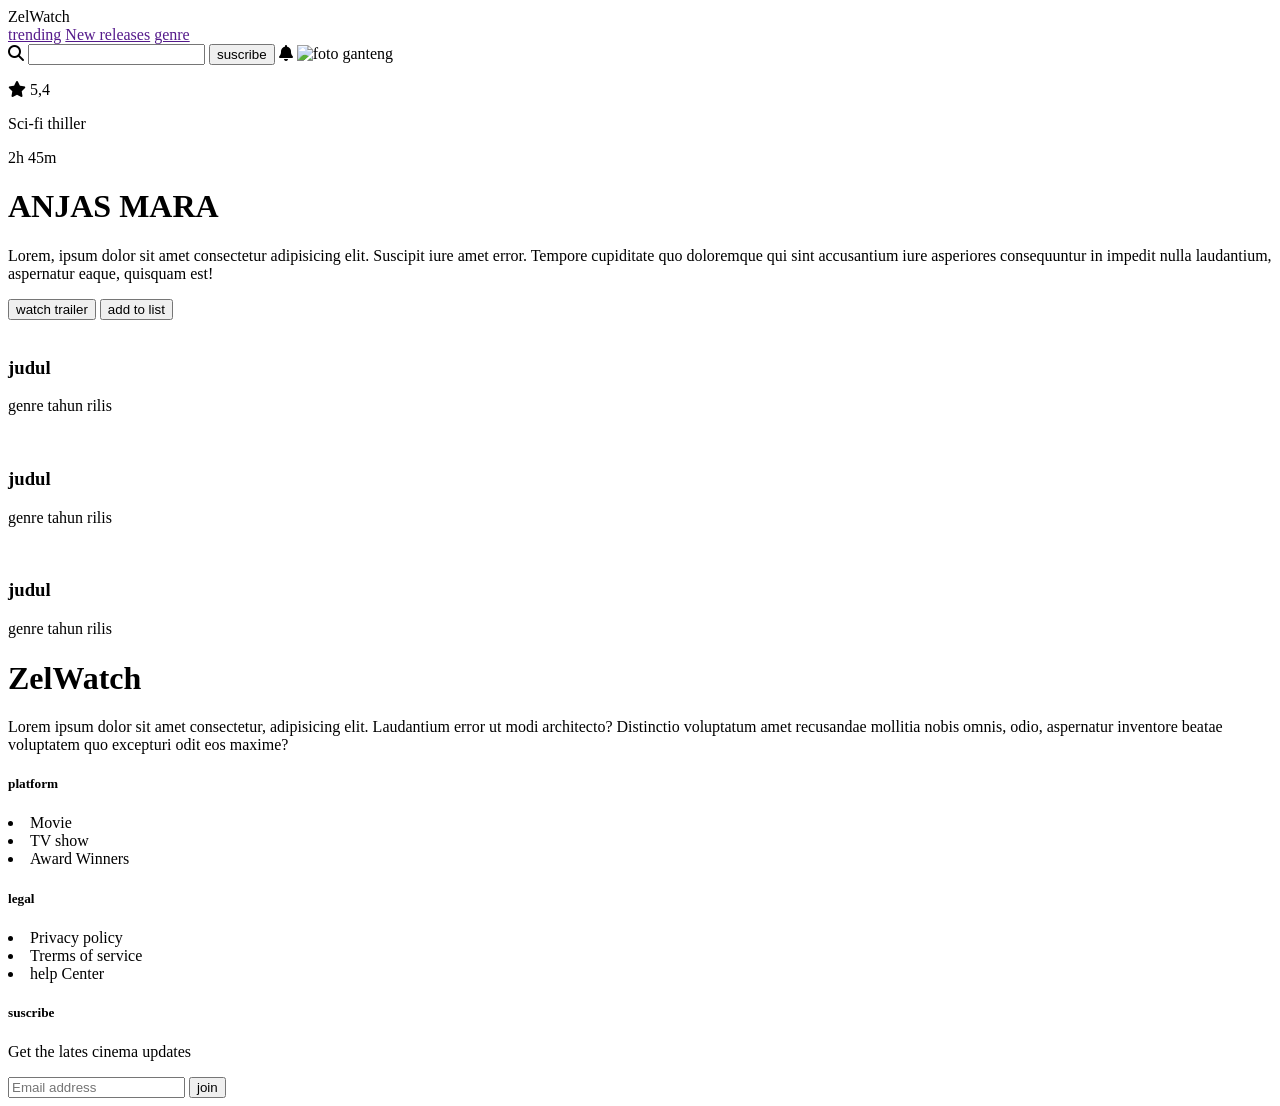
==== index.html @ 5fcf3e46 "first commit" ====
<!DOCTYPE html>
<html lang="en">
<head>
      <link
    rel="stylesheet"
    href="https://cdnjs.cloudflare.com/ajax/libs/font-awesome/6.5.2/css/all.min.css"
  />
    <meta charset="UTF-8">
    <meta name="viewport" content="width=device-width, initial-scale=1.0">
    <title>ZelWatch</title>
</head>
<body>
    <!-- header -->
    <header>
        <nav>
            <!-- nav kiri -->
            <div>
                <div>ZelWatch</div>
                <div>
                    <a href="">trending</a>
                    <a href="">New releases</a>
                    <a href="">genre</a>
                    <!-- <a href="">watchlist</a> -->
                    
                </div>
            </div>
            <!-- nav kanan -->
            <div>
                <i class="fa-solid fa-magnifying-glass"></i>
                <input type="search" name="" id="">
                <button>suscribe</button>
                <i class="fa-solid fa-bell"></i>
                <img src="" alt="foto ganteng">
            </div>
        </nav>
    </header>
    <main>

        <!-- hero  -->
        <div class="hero-background">
            <div>
                <p>
                    <i class="fa-solid fa-star"></i> 5,4
                </p>
                <p>Sci-fi thiller</p>
                <p>2h 45m</p>
            </div>
            <h1>ANJAS MARA</h1>
            <p>Lorem, ipsum dolor sit amet consectetur adipisicing elit. Suscipit iure amet error. Tempore cupiditate quo doloremque qui sint accusantium iure asperiores consequuntur in impedit nulla laudantium, aspernatur eaque, quisquam est!</p>
            <div>
                <button>watch trailer</button>
                <button>add to list</button>
            </div>
        </div>



        <!-- card film trending -->
        <section class="card-film">
            <div class="card-f">
                <img src="" alt="">
                <div>
                    <h3>judul</h3>
                    <p>genre tahun rilis</p>
                </div>
            </div>
        </section>
        <!-- card genre -->
        <section class="card-genre">
            <div class="card-g">
                <img src="" alt="">
                <div>
                    <h3>judul</h3>
                    <p>genre tahun rilis</p>
                </div>
            </div>
        </section>
        <!-- card film new -->
        <section class="card-film-new">
            <div class="card-f">
                <img src="" alt="">
                <div>
                    <h3>judul</h3>
                    <p>genre tahun rilis</p>
                </div>
            </div>
        </section>
    </main>
    <!-- footer -->
    <footer>
        <div>
            <div>
                <h1>ZelWatch</h1>
                <p>Lorem ipsum dolor sit amet consectetur, adipisicing elit. Laudantium error ut modi architecto? Distinctio voluptatum amet recusandae mollitia nobis omnis, odio, aspernatur inventore beatae voluptatem quo excepturi odit eos maxime?</p>
                <div class="icon-sosial">
                    <i></i>
                    <i></i>
                    <i></i>
                </div>
            </div>

            <div>
                <h5>platform</h5>
                <li>Movie</li>
                <li>TV show</li>
                <li>Award Winners</li>
            </div>
            
            <div>

                <h5>legal</h5>
                <li>Privacy policy</li>
                <li>Trerms of service</li>
                <li>help Center</li>
            </div>

            <div>
                <h5>suscribe</h5>
                <p>Get the lates cinema updates</p>
                <div>
                    <input type="email" name="" placeholder="Email address" id="">
                    <button>join</button>

                </div>
            </div>
        </div>
    </footer>
</body>
</html>
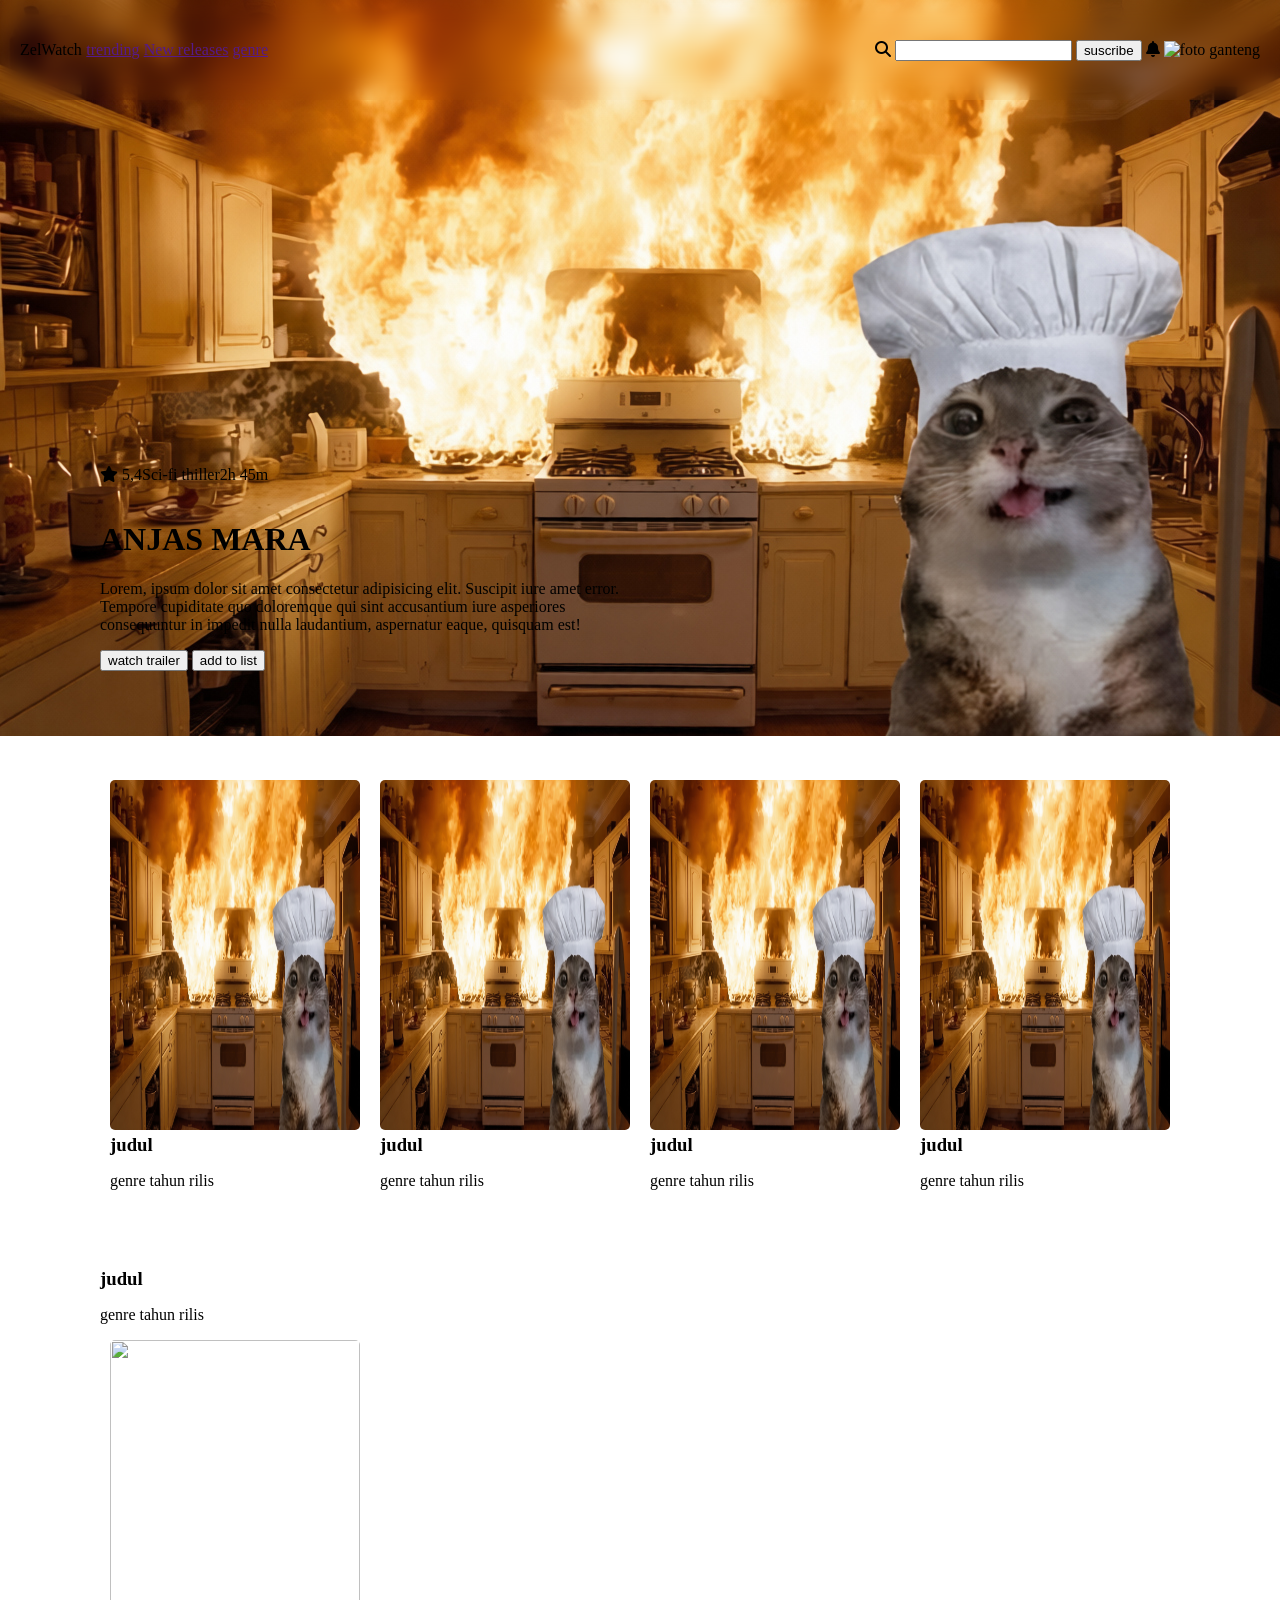
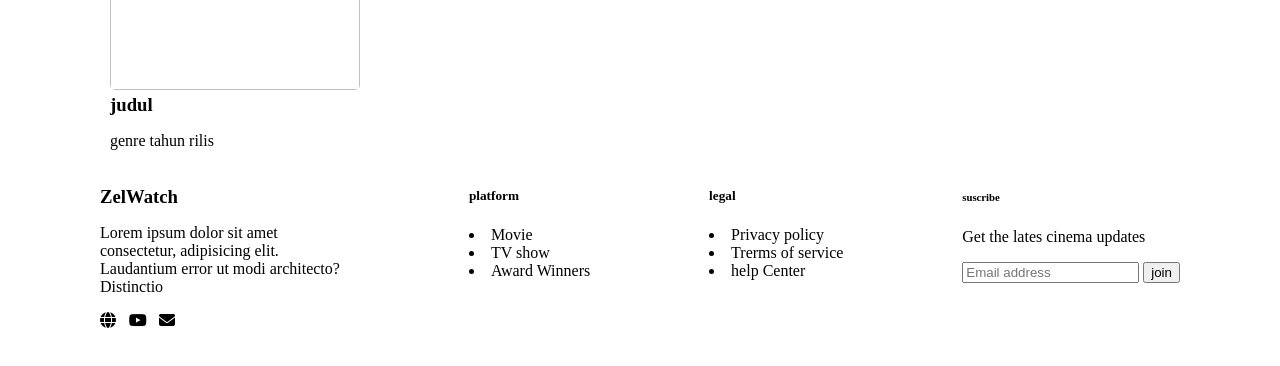
==== commit d4eb421c: "intinya ngasi isinya deh" ====
--- a/index.html
+++ b/index.html
@@ -1,6 +1,7 @@
 <!DOCTYPE html>
 <html lang="en">
 <head>
+    <link rel="stylesheet" href="style.css">
       <link
     rel="stylesheet"
     href="https://cdnjs.cloudflare.com/ajax/libs/font-awesome/6.5.2/css/all.min.css"
@@ -11,10 +12,10 @@
 </head>
 <body>
     <!-- header -->
-    <header>
+    <header class="navbar">
         <nav>
             <!-- nav kiri -->
-            <div>
+            <div class="nav-kiri">
                 <div>ZelWatch</div>
                 <div>
                     <a href="">trending</a>
@@ -38,18 +39,21 @@
 
         <!-- hero  -->
         <div class="hero-background">
-            <div>
-                <p>
-                    <i class="fa-solid fa-star"></i> 5,4
-                </p>
-                <p>Sci-fi thiller</p>
-                <p>2h 45m</p>
-            </div>
-            <h1>ANJAS MARA</h1>
-            <p>Lorem, ipsum dolor sit amet consectetur adipisicing elit. Suscipit iure amet error. Tempore cupiditate quo doloremque qui sint accusantium iure asperiores consequuntur in impedit nulla laudantium, aspernatur eaque, quisquam est!</p>
-            <div>
-                <button>watch trailer</button>
-                <button>add to list</button>
+            <div class="konten-hero">
+                <div class="konten-hero1">
+                    <p>
+                        <i class="fa-solid fa-star"></i> 5,4
+                    </p>
+                    <p>Sci-fi thiller</p>
+                    <p>2h 45m</p>
+                </div>
+                <h1>ANJAS MARA</h1>
+                <p>Lorem, ipsum dolor sit amet consectetur adipisicing elit. Suscipit iure amet error. Tempore cupiditate quo doloremque qui sint accusantium iure asperiores consequuntur in impedit nulla laudantium, aspernatur eaque, quisquam est!</p>
+                <div>
+                    <button>watch trailer</button>
+                    <button>add to list</button>
+                </div>
+
             </div>
         </div>
 
@@ -58,7 +62,49 @@
         <!-- card film trending -->
         <section class="card-film">
             <div class="card-f">
-                <img src="" alt="">
+                <img src="assets/kucing.jpg" alt="gambar kucing kece w">
+                <div>
+                    <h3>judul</h3>
+                    <p>genre tahun rilis</p>
+                </div>
+            </div>
+            <div class="card-f">
+                <img src="assets/kucing.jpg" alt="gambar kucing kece w">
+                <div>
+                    <h3>judul</h3>
+                    <p>genre tahun rilis</p>
+                </div>
+            </div>
+            <div class="card-f">
+                <img src="assets/kucing.jpg" alt="gambar kucing kece w">
+                <div>
+                    <h3>judul</h3>
+                    <p>genre tahun rilis</p>
+                </div>
+            </div>
+            <div class="card-f">
+                <img src="assets/kucing.jpg" alt="gambar kucing kece w">
+                <div>
+                    <h3>judul</h3>
+                    <p>genre tahun rilis</p>
+                </div>
+            </div>
+            <div class="card-f">
+                <img src="assets/kucing.jpg" alt="gambar kucing kece w">
+                <div>
+                    <h3>judul</h3>
+                    <p>genre tahun rilis</p>
+                </div>
+            </div>
+            <div class="card-f">
+                <img src="assets/kucing.jpg" alt="gambar kucing kece w">
+                <div>
+                    <h3>judul</h3>
+                    <p>genre tahun rilis</p>
+                </div>
+            </div>
+            <div class="card-f">
+                <img src="assets/kucing.jpg" alt="gambar kucing kece w">
                 <div>
                     <h3>judul</h3>
                     <p>genre tahun rilis</p>
@@ -88,25 +134,25 @@
     </main>
     <!-- footer -->
     <footer>
-        <div>
-            <div>
-                <h1>ZelWatch</h1>
-                <p>Lorem ipsum dolor sit amet consectetur, adipisicing elit. Laudantium error ut modi architecto? Distinctio voluptatum amet recusandae mollitia nobis omnis, odio, aspernatur inventore beatae voluptatem quo excepturi odit eos maxime?</p>
+        <div class="footer-1">
+            <div class="footer-kiri1">
+                <h3>ZelWatch</h3>
+                <p>Lorem ipsum dolor sit amet consectetur, adipisicing elit. Laudantium error ut modi architecto? Distinctio</p>
                 <div class="icon-sosial">
-                    <i></i>
-                    <i></i>
-                    <i></i>
+                    <i class="fa-solid fa-globe"></i>
+                    <i class="fa-brands fa-youtube"></i>
+                    <i class="fa-solid fa-envelope"></i>
                 </div>
             </div>
 
-            <div>
+            <div class="footer-kiri2">
                 <h5>platform</h5>
                 <li>Movie</li>
                 <li>TV show</li>
                 <li>Award Winners</li>
             </div>
             
-            <div>
+            <div class="footer-kanan1">
 
                 <h5>legal</h5>
                 <li>Privacy policy</li>
@@ -114,8 +160,8 @@
                 <li>help Center</li>
             </div>
 
-            <div>
-                <h5>suscribe</h5>
+            <div class="footer-kanan2">
+                <h6>suscribe</h6>
                 <p>Get the lates cinema updates</p>
                 <div>
                     <input type="email" name="" placeholder="Email address" id="">
--- a/style.css
+++ b/style.css
@@ -0,0 +1,124 @@
+body{
+    /* background-size: cover; */
+    height: 100vh;
+    /* width: 100; */
+    padding: 0;
+    margin: 0;
+    background-image: url("assets/kucing.jpg");
+    background-repeat: no-repeat;
+}
+.navbar{
+    
+    height: 100px;
+    display: flex;
+    position: absolute;
+    top: 0;
+    left: 0;
+    width: 100%;
+    z-index: 10;
+    
+    backdrop-filter: blur(10px);
+}
+.navbar nav{
+    padding: 0px 20px;
+    width: 100%;
+    display: flex;
+    justify-content: space-between;
+    align-items: center;
+}
+.nav-kiri{
+    display: flex;
+    width: 20%;
+    justify-content: space-between;
+}
+
+main{
+    padding: 0 100px;
+}
+
+.hero-background {
+    /* margin: 0 30px; */
+    /* padding-left: 20px;
+    padding-right: 20px; */
+    width: 100%;
+    height: 300px;
+    background-position: center;
+    /* background-image: url("assets/kucing.jpg"); */
+}
+
+.konten-hero{
+    margin-top: 450px;
+    width: 50%;
+    height: 300px;
+    gap: 640px;
+}
+.konten-hero1{
+    display: flex;
+}
+h3{
+    margin-bottom: 0;
+    margin-top: 0;
+}
+footer{
+    padding: 0 100px;
+    
+}
+.footer-1{
+    
+    height: 200px;
+    width: 100%;
+    display: flex;
+    justify-content: space-between;
+    
+}
+.card-film{
+    margin-top: 30px ;
+    margin-bottom: 20px;
+    justify-content: space-between;
+    display: flex;
+    width: 100%;
+    height: 450px;
+    overflow-x:scroll
+    
+}
+.card-film::-webkit-scrollbar {
+    display: none;
+}
+.card-f{
+    padding-left: 10px;
+    padding-right: 10px;
+
+}
+.card-f img {
+    border-radius: 5px;
+    width: 250px;
+    height: 350px;
+    /* object-fit: cover; */
+    
+}
+
+.footer-kiri1{
+    margin-top: 20px;
+    /* width:25% ; */
+    /* width: auto; */
+    width: 250px;
+}
+.footer-kiri2{
+    /* width:25% ; */
+    width: auto;
+}
+.footer-kanan1{
+    /* width:25% ; */
+    width: auto;
+}
+.footer-kanan{
+    width: auto;
+    /* width:25% ; */
+}
+
+.icon-sosial{
+    display: flex;
+    justify-content: space-between;
+    width: 30%;
+}
+
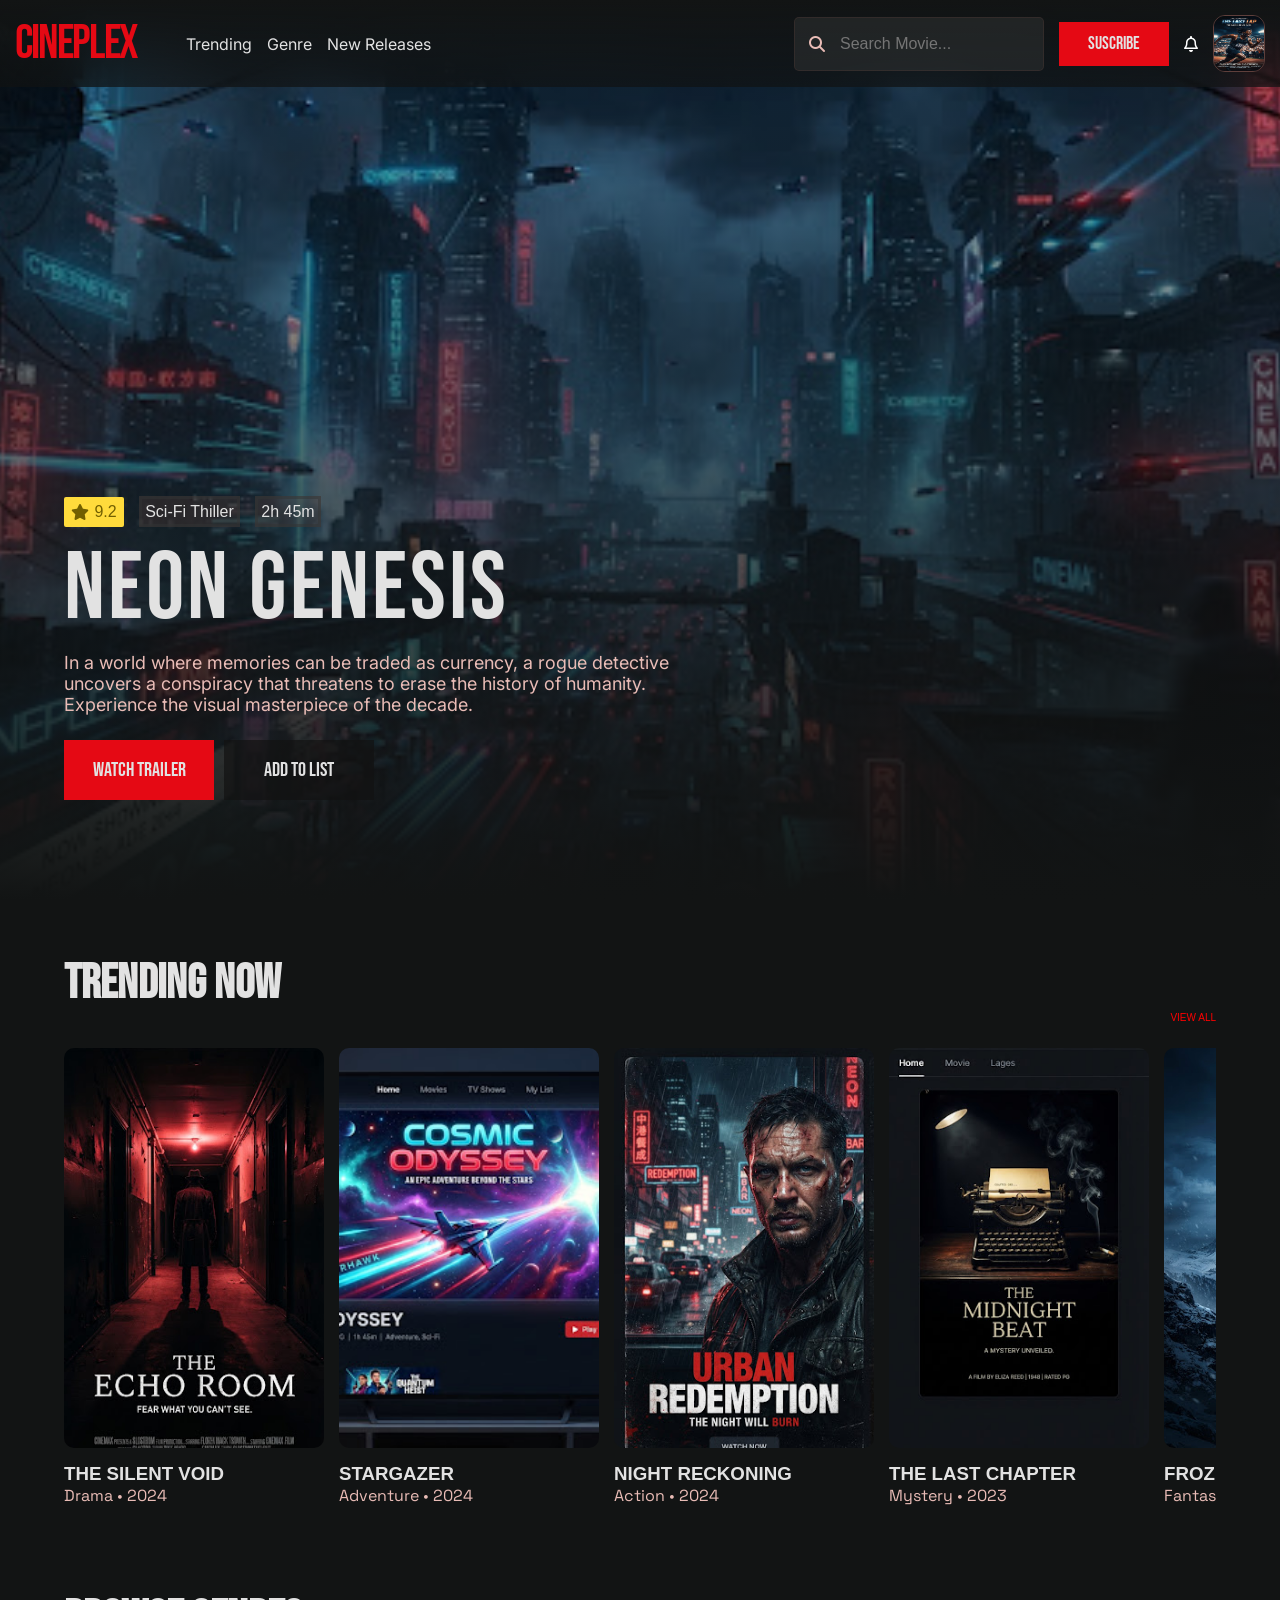
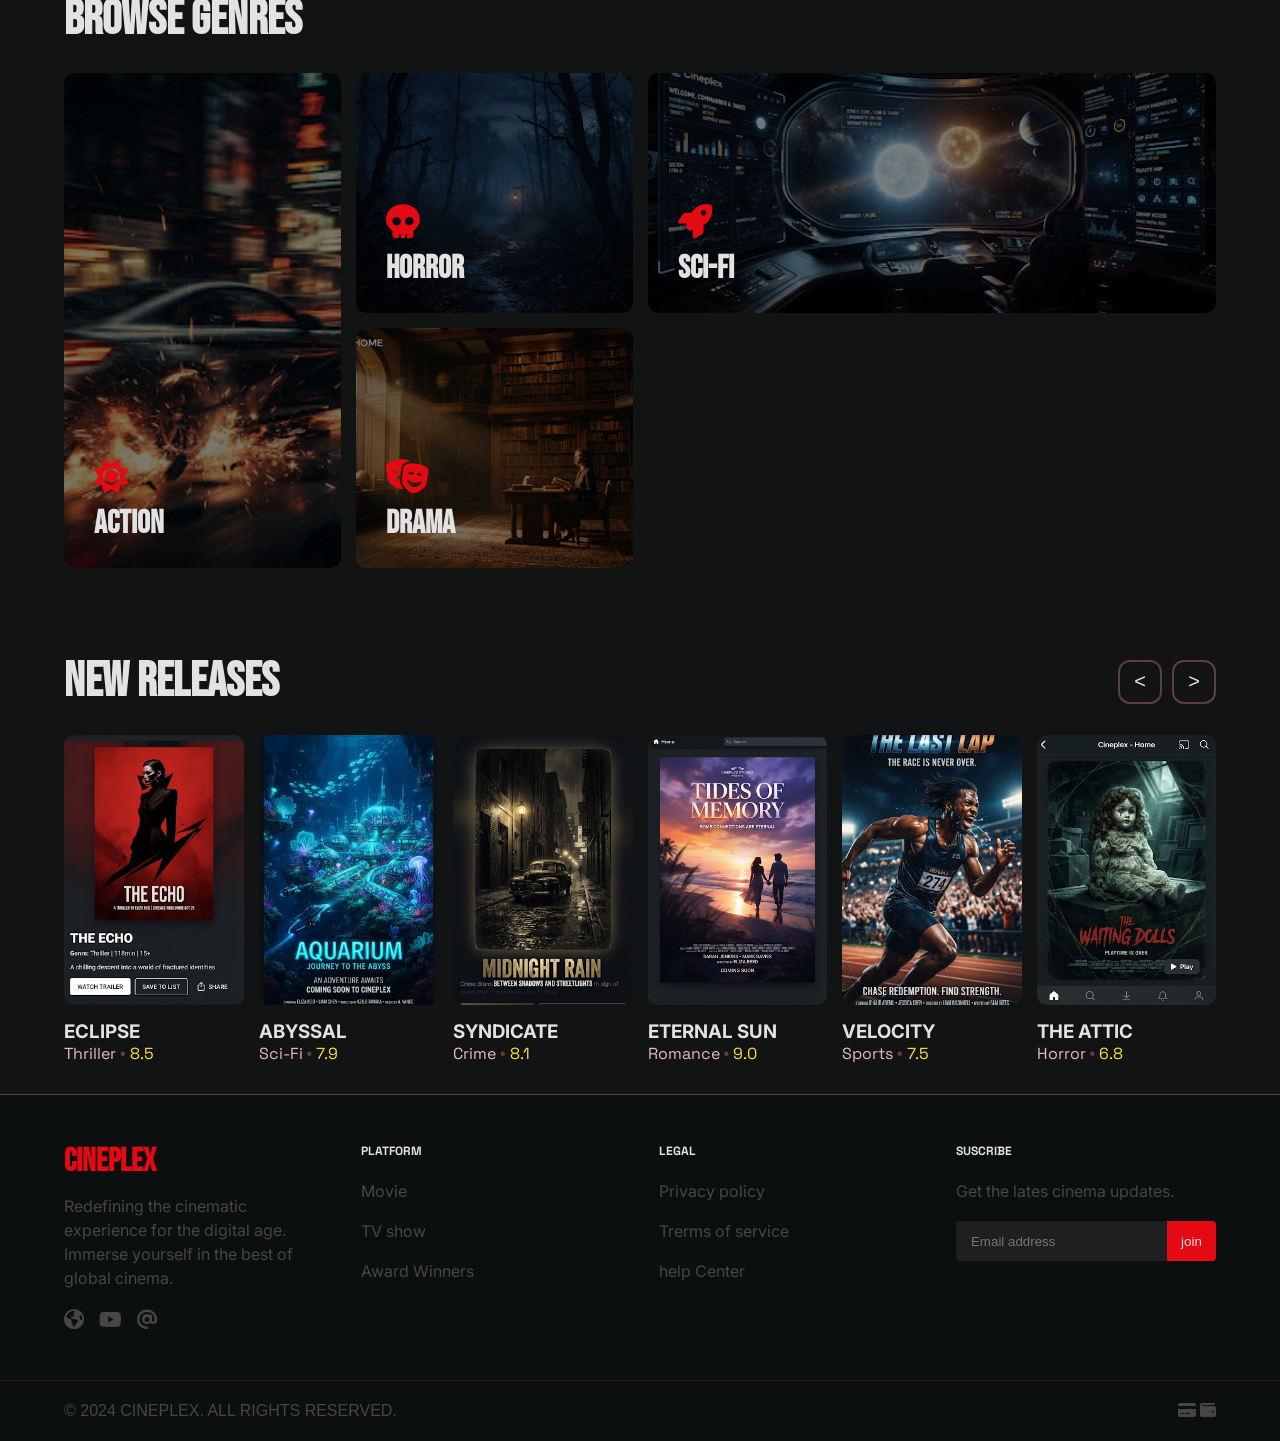
==== commit b362ece8: "anjas beres halaman 1" ====
--- a/index.html
+++ b/index.html
@@ -1,175 +1,291 @@
-<!DOCTYPE html>
+<!doctype html>
 <html lang="en">
-<head>
-    <link rel="stylesheet" href="style.css">
-      <link
-    rel="stylesheet"
-    href="https://cdnjs.cloudflare.com/ajax/libs/font-awesome/6.5.2/css/all.min.css"
-  />
-    <meta charset="UTF-8">
-    <meta name="viewport" content="width=device-width, initial-scale=1.0">
+  <head>
+    <link rel="stylesheet" href="style.css" />
+    <link
+      rel="stylesheet"
+      href="https://cdnjs.cloudflare.com/ajax/libs/font-awesome/6.5.2/css/all.min.css"
+    />
+    <link rel="preconnect" href="https://fonts.googleapis.com" />
+    <link rel="preconnect" href="https://fonts.gstatic.com" crossorigin />
+
+    <link
+      href="https://fonts.googleapis.com/css2?family=Bebas+Neue&family=Inter:wght@400;500;600;700&family=Space+Grotesk:wght@400;500;600;700&display=swap"
+      rel="stylesheet"
+    />
+    <meta charset="UTF-8" />
+    <meta name="viewport" content="width=device-width, initial-scale=1.0" />
     <title>ZelWatch</title>
-</head>
-<body>
+  </head>
+  <body>
     <!-- header -->
-    <header class="navbar">
-        <nav>
-            <!-- nav kiri -->
-            <div class="nav-kiri">
-                <div>ZelWatch</div>
-                <div>
-                    <a href="">trending</a>
-                    <a href="">New releases</a>
-                    <a href="">genre</a>
-                    <!-- <a href="">watchlist</a> -->
-                    
-                </div>
-            </div>
-            <!-- nav kanan -->
-            <div>
-                <i class="fa-solid fa-magnifying-glass"></i>
-                <input type="search" name="" id="">
-                <button>suscribe</button>
-                <i class="fa-solid fa-bell"></i>
-                <img src="" alt="foto ganteng">
-            </div>
-        </nav>
+    <header>
+      <nav>
+        <!-- nav kiri -->
+        <div class="nav-kiri">
+          <h1>CINEPLEX</h1>
+          <div class="nav-link-kiri">
+            <a href="#Trending">Trending</a>
+            <a href="#Genre">Genre</a>
+            <a href="#New-releases">New Releases</a>
+          </div>
+        </div>
+        <!-- nav kanan -->
+        <div class="nav-kanan">
+          <i class="kaca fa-solid fa-magnifying-glass"></i>
+          <input type="search" name="" id="" placeholder="Search Movie..." />
+          <button>SUSCRIBE</button>
+          <i class="fa-regular fa-bell cl-putih"></i>
+          <img src="assets/baru2.jpg" alt="foto ganteng" />
+        </div>
+      </nav>
+      <div class="main-header">
+        <div class="main-header1">
+          <p class="main-p1"><i class="fa-solid fa-star"></i> 9.2</p>
+          <p class="main-p2 bg-trns">Sci-Fi Thiller</p>
+          <p class="main-p3 bg-trns">2h 45m</p>
+        </div>
+        <h1>NEON GENESIS</h1>
+        <p class="main-p4">
+          In a world where memories can be traded as currency, a rogue detective
+          uncovers a conspiracy that threatens to erase the history of humanity.
+          Experience the visual masterpiece of the decade.
+        </p>
+        <div class="main-header-bottom">
+          <button class="main-header-btn-kiri">WATCH TRAILER</button>
+          <button class="main-header-btn-kanan">ADD TO LIST</button>
+        </div>
+      </div>
     </header>
     <main>
-
-        <!-- hero  -->
-        <div class="hero-background">
-            <div class="konten-hero">
-                <div class="konten-hero1">
-                    <p>
-                        <i class="fa-solid fa-star"></i> 5,4
-                    </p>
-                    <p>Sci-fi thiller</p>
-                    <p>2h 45m</p>
-                </div>
-                <h1>ANJAS MARA</h1>
-                <p>Lorem, ipsum dolor sit amet consectetur adipisicing elit. Suscipit iure amet error. Tempore cupiditate quo doloremque qui sint accusantium iure asperiores consequuntur in impedit nulla laudantium, aspernatur eaque, quisquam est!</p>
-                <div>
-                    <button>watch trailer</button>
-                    <button>add to list</button>
-                </div>
-
-            </div>
-        </div>
-
-
-
+      <div class="perSC" id="Trending">
+        <div class="judul-section">
+          <h1 class="section-title">TRENDING NOW</h1>
+          <div class="bw-jd-sc">
+            <p class="garis-bawah"></p>
+            <p style="font-size: 10px">VIEW ALL</p>
+          </div>
+        </div>
         <!-- card film trending -->
         <section class="card-film">
-            <div class="card-f">
-                <img src="assets/kucing.jpg" alt="gambar kucing kece w">
-                <div>
-                    <h3>judul</h3>
-                    <p>genre tahun rilis</p>
-                </div>
-            </div>
-            <div class="card-f">
-                <img src="assets/kucing.jpg" alt="gambar kucing kece w">
-                <div>
-                    <h3>judul</h3>
-                    <p>genre tahun rilis</p>
-                </div>
-            </div>
-            <div class="card-f">
-                <img src="assets/kucing.jpg" alt="gambar kucing kece w">
-                <div>
-                    <h3>judul</h3>
-                    <p>genre tahun rilis</p>
-                </div>
-            </div>
-            <div class="card-f">
-                <img src="assets/kucing.jpg" alt="gambar kucing kece w">
-                <div>
-                    <h3>judul</h3>
-                    <p>genre tahun rilis</p>
-                </div>
-            </div>
-            <div class="card-f">
-                <img src="assets/kucing.jpg" alt="gambar kucing kece w">
-                <div>
-                    <h3>judul</h3>
-                    <p>genre tahun rilis</p>
-                </div>
-            </div>
-            <div class="card-f">
-                <img src="assets/kucing.jpg" alt="gambar kucing kece w">
-                <div>
-                    <h3>judul</h3>
-                    <p>genre tahun rilis</p>
-                </div>
-            </div>
-            <div class="card-f">
-                <img src="assets/kucing.jpg" alt="gambar kucing kece w">
-                <div>
-                    <h3>judul</h3>
-                    <p>genre tahun rilis</p>
-                </div>
-            </div>
+          <div class="card-f">
+            <img src="assets/rekomen1.jpg" alt="" />
+            <div class="des-card">
+              <h3>THE SILENT VOID</h3>
+              <p class="movie-info">Drama • 2024</p>
+            </div>
+          </div>
+          <div class="card-f">
+            <img src="assets/rekomen2.jpg" alt="" />
+            <div class="des-card">
+              <h3>STARGAZER</h3>
+              <p class="movie-info">Adventure • 2024</p>
+            </div>
+          </div>
+          <div class="card-f">
+            <img src="assets/rekomen3.jpg" alt="" />
+            <div class="des-card">
+              <h3>NIGHT RECKONING</h3>
+              <p class="movie-info">Action • 2024</p>
+            </div>
+          </div>
+          <div class="card-f">
+            <img src="assets/rekomen4.jpg" alt="" />
+            <div class="des-card">
+              <h3>THE LAST CHAPTER</h3>
+              <p class="movie-info">Mystery • 2023</p>
+            </div>
+          </div>
+          <div class="card-f">
+            <img src="assets/rekomen5.jpg" alt="" />
+            <div class="des-card">
+              <h3>FROZEN KINGDOM</h3>
+              <p class="movie-info">Fantasy • 2024</p>
+            </div>
+          </div>
         </section>
-        <!-- card genre -->
+      </div>
+      <!-- hero  -->
+      <!-- card genre -->
+      <div class="perSC" id="Genre">
+        <div class="judul-section">
+          <h1 class="section-title">BROWSE GENRES</h1>
+        </div>
+
         <section class="card-genre">
-            <div class="card-g">
-                <img src="" alt="">
-                <div>
-                    <h3>judul</h3>
-                    <p>genre tahun rilis</p>
-                </div>
-            </div>
+          <div class="card-g card-g1">
+            <img src="assets/genre1.jpg" alt="" />
+            <div class="mask"></div>
+            <div class="des-genre">
+              <i class="fa-solid i fa-sun"></i>
+              <h4 class="h4">ACTION</h4>
+            </div>
+          </div>
+          <div class="card-g card-g2">
+            <img src="assets/genre2.jpg" alt="" />
+            <div class="mask"></div>
+            <div class="des-genre">
+              <i class="fa-solid i fa-skull"></i>
+              <h4 class="h4">HORROR</h4>
+            </div>
+          </div>
+          <div class="card-g card-g3">
+            <img src="assets/genre4.jpg" alt="" />
+            <div class="mask"></div>
+            <div class="des-genre">
+              <i class="fa-solid i fa-rocket"></i>
+              <h4 class="h4">SCI-FI</h4>
+            </div>
+          </div>
+          <div class="card-g card-g4">
+            <img src="assets/genre3.jpg" alt="" />
+            <div class="mask"></div>
+            <div class="des-genre">
+              <i class="fa-solid i fa-masks-theater"></i>
+              <h4 class="h4">DRAMA</h4>
+            </div>
+          </div>
         </section>
-        <!-- card film new -->
+      </div>
+      <!-- card film new -->
+      <div class="perSC" id="New-releases">
+        <div class="judul-section-f">
+          <h1 class="section-title">NEW RELEASES</h1>
+          <div class="emak-new-btn">
+            <div class="new-btn"><</div>
+            <div class="new-btn">></div>
+          </div>
+        </div>
         <section class="card-film-new">
-            <div class="card-f">
-                <img src="" alt="">
-                <div>
-                    <h3>judul</h3>
-                    <p>genre tahun rilis</p>
-                </div>
-            </div>
+          <div class="card-fnew">
+            <img src="assets/baru1.jpg" alt="" />
+            <div>
+              <div class="des-card-new">
+                <h3>ECLIPSE</h3>
+                <div style="font-family: &quot;Space Grotesk&quot;, sans-serif">
+                  <span class="movie-info" style="color: #e9bcb6">Thriller</span>
+                  <span style="color: #5e3f3b">•</span>
+                  <span class="movie-info" style="color: #ffdb3c">8.5</span>
+                </div>
+              </div>
+            </div>
+          </div>
+          <div class="card-fnew">
+            <img src="assets/baru3.jpg" alt="" />
+            <div>
+              <div class="des-card-new">
+                <h3>ABYSSAL</h3>
+                <div style="font-family: &quot;Space Grotesk&quot;, sans-serif">
+                  <span class="movie-info" style="color: #e9bcb6">Sci-Fi</span>
+                  <span style="color: #5e3f3b">•</span>
+                  <span class="movie-info" style="color: #ffdb3c">7.9</span>
+                </div>
+              </div>
+            </div>
+          </div>
+          <div class="card-fnew">
+            <img src="assets/baru5.jpg" alt="" />
+            <div>
+              <div class="des-card-new">
+                <h3>SYNDICATE</h3>
+                <div style="font-family: &quot;Space Grotesk&quot;, sans-serif">
+                  <span class="movie-info" style="color: #e9bcb6">Crime</span>
+                  <span style="color: #5e3f3b">•</span>
+                  <span class="movie-info" style="color: #ffdb3c">8.1</span>
+                </div>
+              </div>
+            </div>
+          </div>
+          <div class="card-fnew">
+            <img src="assets/baru4.jpg" alt="" />
+            <div>
+              <div class="des-card-new">
+                <h3>ETERNAL SUN</h3>
+                <div style="font-family: &quot;Space Grotesk&quot;, sans-serif">
+                  <span class="movie-info" style="color: #e9bcb6">Romance</span>
+                  <span style="color: #5e3f3b">•</span>
+                  <span class="movie-info" style="color: #ffdb3c">9.0</span>
+                </div>
+              </div>
+            </div>
+          </div>
+          <div class="card-fnew">
+            <img src="assets/baru2.jpg" alt="" />
+            <div>
+              <div class="des-card-new">
+                <h3>VELOCITY</h3>
+                <div style="font-family: &quot;Space Grotesk&quot;, sans-serif">
+                  <span class="movie-info" style="color: #e9bcb6">Sports</span>
+                  <span style="color: #5e3f3b">•</span>
+                  <span class="movie-info" style="color: #ffdb3c">7.5</span>
+                </div>
+              </div>
+            </div>
+          </div>
+          <div class="card-fnew">
+            <img src="assets/baru6.jpg" alt="" />
+            <div>
+              <div class="des-card-new">
+                <h3>THE ATTIC</h3>
+                <div style="font-family: &quot;Space Grotesk&quot;, sans-serif">
+                  <span class="movie-info" style="color: #e9bcb6">Horror</span>
+                  <span style="color: #5e3f3b">•</span>
+                  <span class="movie-info" style="color: #ffdb3c">6.8</span>
+                </div>
+              </div>
+            </div>
+          </div>
         </section>
+      </div>
     </main>
     <!-- footer -->
     <footer>
-        <div class="footer-1">
-            <div class="footer-kiri1">
-                <h3>ZelWatch</h3>
-                <p>Lorem ipsum dolor sit amet consectetur, adipisicing elit. Laudantium error ut modi architecto? Distinctio</p>
-                <div class="icon-sosial">
-                    <i class="fa-solid fa-globe"></i>
-                    <i class="fa-brands fa-youtube"></i>
-                    <i class="fa-solid fa-envelope"></i>
-                </div>
-            </div>
-
-            <div class="footer-kiri2">
-                <h5>platform</h5>
-                <li>Movie</li>
-                <li>TV show</li>
-                <li>Award Winners</li>
-            </div>
-            
-            <div class="footer-kanan1">
-
-                <h5>legal</h5>
-                <li>Privacy policy</li>
-                <li>Trerms of service</li>
-                <li>help Center</li>
-            </div>
-
-            <div class="footer-kanan2">
-                <h6>suscribe</h6>
-                <p>Get the lates cinema updates</p>
-                <div>
-                    <input type="email" name="" placeholder="Email address" id="">
-                    <button>join</button>
-
-                </div>
-            </div>
-        </div>
+      <div class="d-footer">
+        <div class="f1">
+          <h1>CINEPLEX</h1>
+          <p>
+            Redefining the cinematic <br> experience for the digital age. <br> Immerse
+            yourself in the best of <br> global cinema.
+          </p>
+          <div class="icon-sosial">
+            <i class="fa-solid fa-earth-americas"></i>
+
+            <i class="fa-brands fa-youtube"></i>
+
+            <i class="fa-solid fa-at"></i>
+          </div>
+        </div>
+
+        <div class="f2"> 
+          <h5 class="movie-info">PLATFORM</h5 >
+          <li>Movie</li>
+          <li>TV show</li>
+          <li>Award Winners</li>
+        </div>
+
+        <div class="f3">
+          <h5 class="movie-info">LEGAL</h5 >
+          <li>Privacy policy</li>
+          <li>Trerms of service</li>
+          <li>help Center</li>
+        </div>
+
+        <div class="f4">
+          <h5 class="movie-info">SUSCRIBE</h5>
+          <p>Get the lates cinema updates.</p>
+          <div class="call">
+            <input type="email" name="" placeholder="Email address" id="" />
+            <button>join</button>
+          </div>
+        </div>
+      </div>
     </footer>
-</body>
-</html>+      <div class="under-footer">
+        <div>© 2024 CINEPLEX. ALL RIGHTS RESERVED.</div>
+        <div>
+          <i class="fa-solid fa-credit-card"></i>
+          <i class="fa-solid fa-wallet"></i>
+        </div>
+      </div>
+  </body>
+</html>
--- a/style.css
+++ b/style.css
@@ -1,124 +1,649 @@
-body{
-    /* background-size: cover; */
-    height: 100vh;
-    /* width: 100; */
+*{
     padding: 0;
     margin: 0;
-    background-image: url("assets/kucing.jpg");
-    background-repeat: no-repeat;
-}
-.navbar{
-    
-    height: 100px;
-    display: flex;
+    font-family: Arial, Helvetica, sans-serif;
+}
+h1{
+    font-family: "Bebas Neue", sans-serif;
+    font-weight: 400px;
+}
+button{
+    cursor: pointer;
+
+}
+
+a{
+    cursor: pointer;
+}
+.movie-info {
+    font-family: "Space Grotesk", sans-serif;
+    font-weight: 600px;
+}
+
+header{
+    background: linear-gradient(
+    to bottom,
+    rgba(0, 0, 0, 0.212),
+    #121414
+), url("assets/background.jpg") center/cover no-repeat;
+    height: 100vh;
+position: relative;
+}
+
+/* nav kiri */
+
+/* header  */
+nav{
+    padding: 15px;
+    display: flex;
+    background: linear-gradient(
+    to bottom,
+    #121414,
+    #12141400);
+    background-color: #121414B2;
+    backdrop-filter: blur(24px);
+    justify-content: space-between;
+    align-items: center;
+}
+.nav-kiri{
+    gap: 50px;
+    display: flex;
+    justify-content: center;
+    align-items: center;
+}
+.nav-kiri h1{
+    color: #E50914;
+    letter-spacing: -2px;
+    
+    /* transform: scaleY(1.5); */
+   font-weight: 400;
+    font-size: 48PX;
+}
+
+.nav-link-kiri a{ 
+    color: #E2E2E2;
+    font-family: "inter", sans-serif;
+    font-size: 16px;
+    font-weight: 400px;
+     position: relative;
+    text-decoration: none;
+    transition: color 0.2s ease, transform 0.3s ease-in, margin 0.3s ease-out, font-size 0.2s ease;
+    /* display: none; */
+}
+
+.nav-link-kiri a:hover {
+    color:#E50914;
+    transform: scale(1.3);
+    margin: 0 20px;
+    font-size: 20px;
+
+    /* text-decoration: underline; */
+}
+.nav-link-kiri a::after {
+    content: "";
     position: absolute;
-    top: 0;
     left: 0;
+    bottom: -5px;
+
+    width: 0;
+    height: 2px;
+    background-color:#E50914;
+
+    transition: width 0.3s ease;
+}
+
+.nav-link-kiri a:hover::after {
+    color: #E50914;
     width: 100%;
-    z-index: 10;
-    
-    backdrop-filter: blur(10px);
-}
-.navbar nav{
-    padding: 0px 20px;
+}
+
+.nav-link-kiri { 
+    display: flex;
+    gap: 15px;
+}
+
+/* nav kanan */
+
+.nav-kanan{
+    position: relative;
+    display: flex;
+    justify-content: center;
+    align-items: center;
+    text-align: center;
+    gap: 15px;
+    
+}
+
+.kaca{
+    color: #E9BCB6;
+    position: absolute;
+    left: 15px;
+}
+.nav-kanan img{
+    /* margin: 15px 0 0 0; */
+    border-radius: 12px;
+    border: 1px solid #5E3F3B;
+    background-color: antiquewhite;
+    width: 50px;
+    height: 55px;
+}
+
+.nav-kanan input{
+    background-color: #33353580;
+    border: 1px solid  #5E3F3B4D;
+    font-size: 16px;
+    appearance: none;
+    text-align: start;
+    box-shadow: none;
+    padding: 20px 20px 20px 45px;
+    border-radius: 5px;
+    height: 54px;
+    width: 250px;
+}
+
+.bg-trns{
+    background-color: #5E3F3B4D;
+    border: 3px solid #33353580;
+    
+}
+.nav-kanan button{
+    box-shadow: none;
+    font-family: "Bebas Neue", sans-serif;
+    font-weight: 400;
+    background-color: #E50914;
+    color: #E2E2E2;
+    border: none;
+    font-size: 18px;
+    height: 44px;
+    width: 110px;
+}
+
+.cl-putih{
+    color: white;
+}
+
+.main-header{
+    gap: 5px;
+    /* background-color: #7f7543; */
+    /* padding: 0 100px 0 100px; */
+    position: absolute;
+    width: 672px;
+    bottom: 100px;
+    left: 64px;
+    display: flex;
+    flex-direction: column;
+    /* justify-content: center; */
+    /* text-align: center; */
+    /* align-items: center; */
+}
+
+.main-header1{
+    /* background-color: #ad1414; */
+    gap: 15px;
+    display: flex;
+    /* justify-content: center; */
+    align-items: center;    
+    color: #E2E2E2;
+}
+.main-p1{
+    display: flex;
+    gap: 5px;
+    border-radius: 2px;
+    width: 60px;
+    height: 30px;
+    background-color: #FFDB3C;
+    /* align-items: center; */
+    text-align: center;
+    color: #725F00;
+    
+}
+.main-p2{
+    text-align: center;
+    width: 95px;
+    height: 25px;
+}
+.main-p3{
+    text-align: center;
+    width: 60px;
+    height: 25px;
+}
+.main-p1,
+.main-p2,
+.main-p3 {
+    margin: 0;
+    display: flex;
+    justify-content: center;
+    text-align: center;
+    align-items: center;
+}
+.main-header h1{
+    color: #E2E2E2;
+    font-weight: 400;
+    font-size: 96px;
+    letter-spacing: 3px;
+    /* transform: scaleY(1.5); */
+}
+
+.main-p4{
+    font-family: "inter", sans-serif;
+    font-weight: 400px;
+    font-size: 18px;
+    color: #E9BCB6;
+}
+.main-header-btn-kiri{
+    
+    /* transform: scaleY(1.5); */
+        box-shadow: none;
+    background-color: #E50914;
+    color: #E2E2E2;
+    border: none;
+    /* font-size: 1.3rem; */
+    height: 60px;
+    width: 150px;
+}
+
+.main-header-btn-kanan{
+    border: #FFFFFF1A 1px solid;
+    background-color: #121212b2;
+    color: #E2E2E2;
+    border: none;
+    /* font-size: 1.3rem; */
+    height: 60px;
+    width: 150px;
+}
+.main-header-bottom{
+    
+    margin-top: 20px;
+    gap: 10px;
+    display: flex;
+    align-items: center;
+    /* background-color: aquamarine; */
+}
+.main-header-bottom button{
+    font-family: "Bebas Neue", sans-serif;
+    font-weight: 400px;
+    font-size: 20px;
+}
+
+main{
+    padding: 0 64px 0 64px;
+    background-color: rgb(18, 20, 20);
+}
+.card-film{
+
+    display: flex;
+    gap: 15px;
+    overflow-x: scroll;
+}
+.card-film::-webkit-scrollbar{
+    display: none;
+}
+.card-f {
+    width: 260px;
+    flex-shrink: 0;
+}
+.card-f img{
+    border-radius: 10px;
     width: 100%;
+    height: 400px;
+    object-fit: cover;
+    object-position: center;
+    display: block;
+}
+.des-card{
+    margin-top: 15px;
+}
+main h1{
+    color: #E2E2E2;
+}
+main h3{
+    color: #E2E2E2;
+    
+}
+.card-f p{
+    color: #E9BCB6;
+    
+}
+
+.bw-jd-sc{
+    align-items: center;
+    display: flex; justify-content: space-between; color: red;
+}
+/* .garis-bawah{
+    color: transparent;
+    text-decoration:line-through;
+    text-decoration-color:red ;
+    text-decoration-thickness: 3px;
+} */
+.judul-section{
+    margin: 25px 0 25px;
+    
+}
+.perSC{
+    padding: 30px 0 30px 0;
+}
+
+
+
+/* hover untuk setiap ke halaman section */
+
+.section-title {
+    position: relative;
+    display: inline-block;
+    transition: transform 0.4s ease;
+}
+
+.section-title::after {
+    content: "";
+    position: absolute;
+    left: 0;
+    bottom: -8px;
+
+    width: 0;
+    height: 3px;
+    background-color: #E50914;
+
+    transition: width 0.4s ease;
+}
+
+.perSC:target .section-title {
+    transform: scale(1.08);
+}
+
+.perSC:target .section-title::after {
+    width: 30%;
+}
+
+/* sampe sini */
+
+.judul-section h1{
+    font-size: 48px;
+    /* letter-spacing: -3.0px; */
+
+}
+.judul-section-f h1{
+    font-size: 48px;
+    /* letter-spacing: -3.0px; */
+
+}
+
+.card-genre {
+    position: relative;
+    display: grid;
+    grid-template-columns: repeat(4, 1fr);
+    grid-template-rows: 240px 240px;
+    gap: 15px;
+    /* overflow: hidden; */
+    /* border-radius: 10px; */
+    /* transition: transform 0.4s ease; */
+}
+.des-genre{
+    position: absolute;
+    display: flex;
+    flex-direction: column;
+    gap: 10px;
+    /* position: absolute; */
+    bottom: 25px;
+    left: 30px;
+
+    transition: 
+        left 0.4s ease,
+        bottom 0.4s ease,
+        transform 0.4s ease;
+}
+.card-g {
+    position: relative;
+    cursor: pointer;
+    overflow: hidden;
+    border-radius: 10px;
+    transition: transform 0.4s ease;
+}
+
+.card-g:hover {
+    transform: scale(1.03);
+    z-index: 1;
+}
+
+.card-g:hover .mask {
+    opacity: 0;
+}
+
+.card-g:hover .des-genre {
+    left: 50%;
+    bottom: 50%;
+    transform: translate(-50%, 50%);
+}
+
+/* .card-genre:hover .des-genre {
+    left: 50%;
+    bottom: 50%;
+    transform: translate(-50%, 50%);
+} */
+.card-genre img {
+    width: 100%;
+    height: 100%;
+    object-fit: cover;
+    object-position: center;
+    border-radius: 10px;
+    display: block;
+}
+.i{
+    color: #E50914;
+    font-size: 34px;
+
+}
+
+.h4{
+     font-size: 32px;
+    color: #E2E2E2;
+        font-family: "Bebas Neue", sans-serif;
+    font-weight: 400px;
+}
+.mask {
+    position: absolute;
+    inset: 0;
+
+    background-color: rgba(0, 0, 0, 0.5);
+    border-radius: 10px;
+    transition: opacity 0.4s ease;
+}
+
+.card-g1{
+    position: relative;
+     grid-column: 1 / 2;
+    grid-row: 1 / 3;
+}
+.card-g2{
+    position: relative;
+    grid-column: 2/3;
+    grid-row: 1/2 ;
+}
+.card-g3{
+    position: relative;
+    grid-column: 3 / 5;
+    grid-row: 1 / 2;
+
+}
+.card-g4{
+    position: relative;
+    grid-column: 2 / 3;
+    grid-row: 2 / 3;
+
+}
+
+.new-btn{
+    display: flex;
+    justify-content: center;
+    align-items: center;
+    height: 40px;
+    width: 40px;
+    /* transform: scaleY(1.6); */
+    color: #E2E2E2;
+    font-size: 20px;
+    text-align: center;
+    border-radius: 12px;
+    border: 2px solid #5E3F3B;
+}
+.judul-section-f{
+    margin: 25px 0 25px;
     display: flex;
     justify-content: space-between;
-    align-items: center;
-}
-.nav-kiri{
-    display: flex;
-    width: 20%;
+}
+.emak-new-btn{
+    display: flex;
+    align-items: center;
+    gap: 10px;
+}
+
+.card-film-new{
+    gap: 15px;
+    display: flex;
+}
+
+.card-fnew {
+    display: flex;
+    flex-direction: column;
+    gap: 5px;
+    width: 180px;
+}
+.card-fnew img{
+    border-radius: 10px;
+    width: 100%;
+    height: 270px;
+    object-fit: cover;
+    object-position: center;
+    display: block;
+}
+
+.card-fnew h3{
+    font-family: "inter", sans-serif;
+    font-weight: 700px;
+}
+
+.des-card-new{
+    margin-top: 10px;
+}
+
+footer{
+    height: 285px;
+    border-top: 1px solid #5E3F3B;
+    padding: 0 64px 0 64px;
+    background-color: #0C0F0F;
+}
+
+footer h1{
+    color: #E50914;
+
+}
+
+footer h5{
+    color: #E2E2E2;
+}
+footer p,li{
+    color: #474646;
+}
+footer li{
+    list-style: none;
+}
+footer p, li{
+    font-family: "inter", sans-serif;
+}
+
+.d-footer{
+    height: 260px;
+    padding: 15px 0;
+    display: flex;
     justify-content: space-between;
-}
-
-main{
-    padding: 0 100px;
-}
-
-.hero-background {
-    /* margin: 0 30px; */
-    /* padding-left: 20px;
-    padding-right: 20px; */
-    width: 100%;
-    height: 300px;
-    background-position: center;
-    /* background-image: url("assets/kucing.jpg"); */
-}
-
-.konten-hero{
-    margin-top: 450px;
-    width: 50%;
-    height: 300px;
-    gap: 640px;
-}
-.konten-hero1{
-    display: flex;
-}
-h3{
-    margin-bottom: 0;
-    margin-top: 0;
-}
-footer{
-    padding: 0 100px;
-    
-}
-.footer-1{
-    
-    height: 200px;
-    width: 100%;
-    display: flex;
+    align-items: center;
+    text-align: start;
+}
+
+.f1{
+    /* letter-spacing: 2px; */
+    display: flex;
+    line-height: 24px;
+    flex-direction: column;
+    gap: 20px;
+    width: 260px;
+}
+.icon-sosial{
+    color: #474646;
+    display: flex;
+    gap: 15px;
+    font-size: 20px;
+}
+.f2{
+    display: flex;
+    line-height: 20px;
+    /* justify-content: start; */
+    /* align-items: start; */
+    height: 198px;
+    flex-direction: column;
+    gap: 20px;
+    width: 260px;
+    
+}
+
+.f3{
+    display: flex;
+    line-height: 20px;
+    /* justify-content: start; */
+    /* align-items: start; */
+    height: 198px;
+    flex-direction: column;
+    gap: 20px;
+    width: 260px;
+    
+}
+.f4{
+    display: flex;
+    line-height: 20px;
+    /* justify-content: start; */
+    /* align-items: start; */
+    height: 198px;
+    flex-direction: column;
+    gap: 20px;
+    width: 260px;
+    
+}
+
+.f4 input{
+    color: #E2E2E2;
+    width: 200px;
+    height: 40px;
+    padding-left: 15px;
+    background-color: #1E2020;
+    border-style: none;
+    border-bottom-left-radius: 4px;
+    border-top-left-radius: 4px;
+}
+.call{
+    display: flex;
+}
+.f4 button{
+    width: 50px;
+    height: 40px;
+    background-color: #E50914;
+    border-style: none;
+    color: #E2E2E2;
+    border-top-right-radius: 4px;
+    border-bottom-right-radius: 4px;
+}
+
+footer h5{
+    font-size: 12px;
+}
+
+.under-footer{
+        padding: 0 64px 0 64px;
+    background-color: #0C0F0F;
+    height: 60px;
+    border-top:1px solid #5E3F3B4D ;
+    font-family: "inter", sans-serif;
+    color: #474646;
+    display: flex;
+    font-size: 16px;
+    align-items: center;
+    text-align: center;
     justify-content: space-between;
-    
-}
-.card-film{
-    margin-top: 30px ;
-    margin-bottom: 20px;
-    justify-content: space-between;
-    display: flex;
-    width: 100%;
-    height: 450px;
-    overflow-x:scroll
-    
-}
-.card-film::-webkit-scrollbar {
-    display: none;
-}
-.card-f{
-    padding-left: 10px;
-    padding-right: 10px;
-
-}
-.card-f img {
-    border-radius: 5px;
-    width: 250px;
-    height: 350px;
-    /* object-fit: cover; */
-    
-}
-
-.footer-kiri1{
-    margin-top: 20px;
-    /* width:25% ; */
-    /* width: auto; */
-    width: 250px;
-}
-.footer-kiri2{
-    /* width:25% ; */
-    width: auto;
-}
-.footer-kanan1{
-    /* width:25% ; */
-    width: auto;
-}
-.footer-kanan{
-    width: auto;
-    /* width:25% ; */
-}
-
-.icon-sosial{
-    display: flex;
-    justify-content: space-between;
-    width: 30%;
-}
-
+}
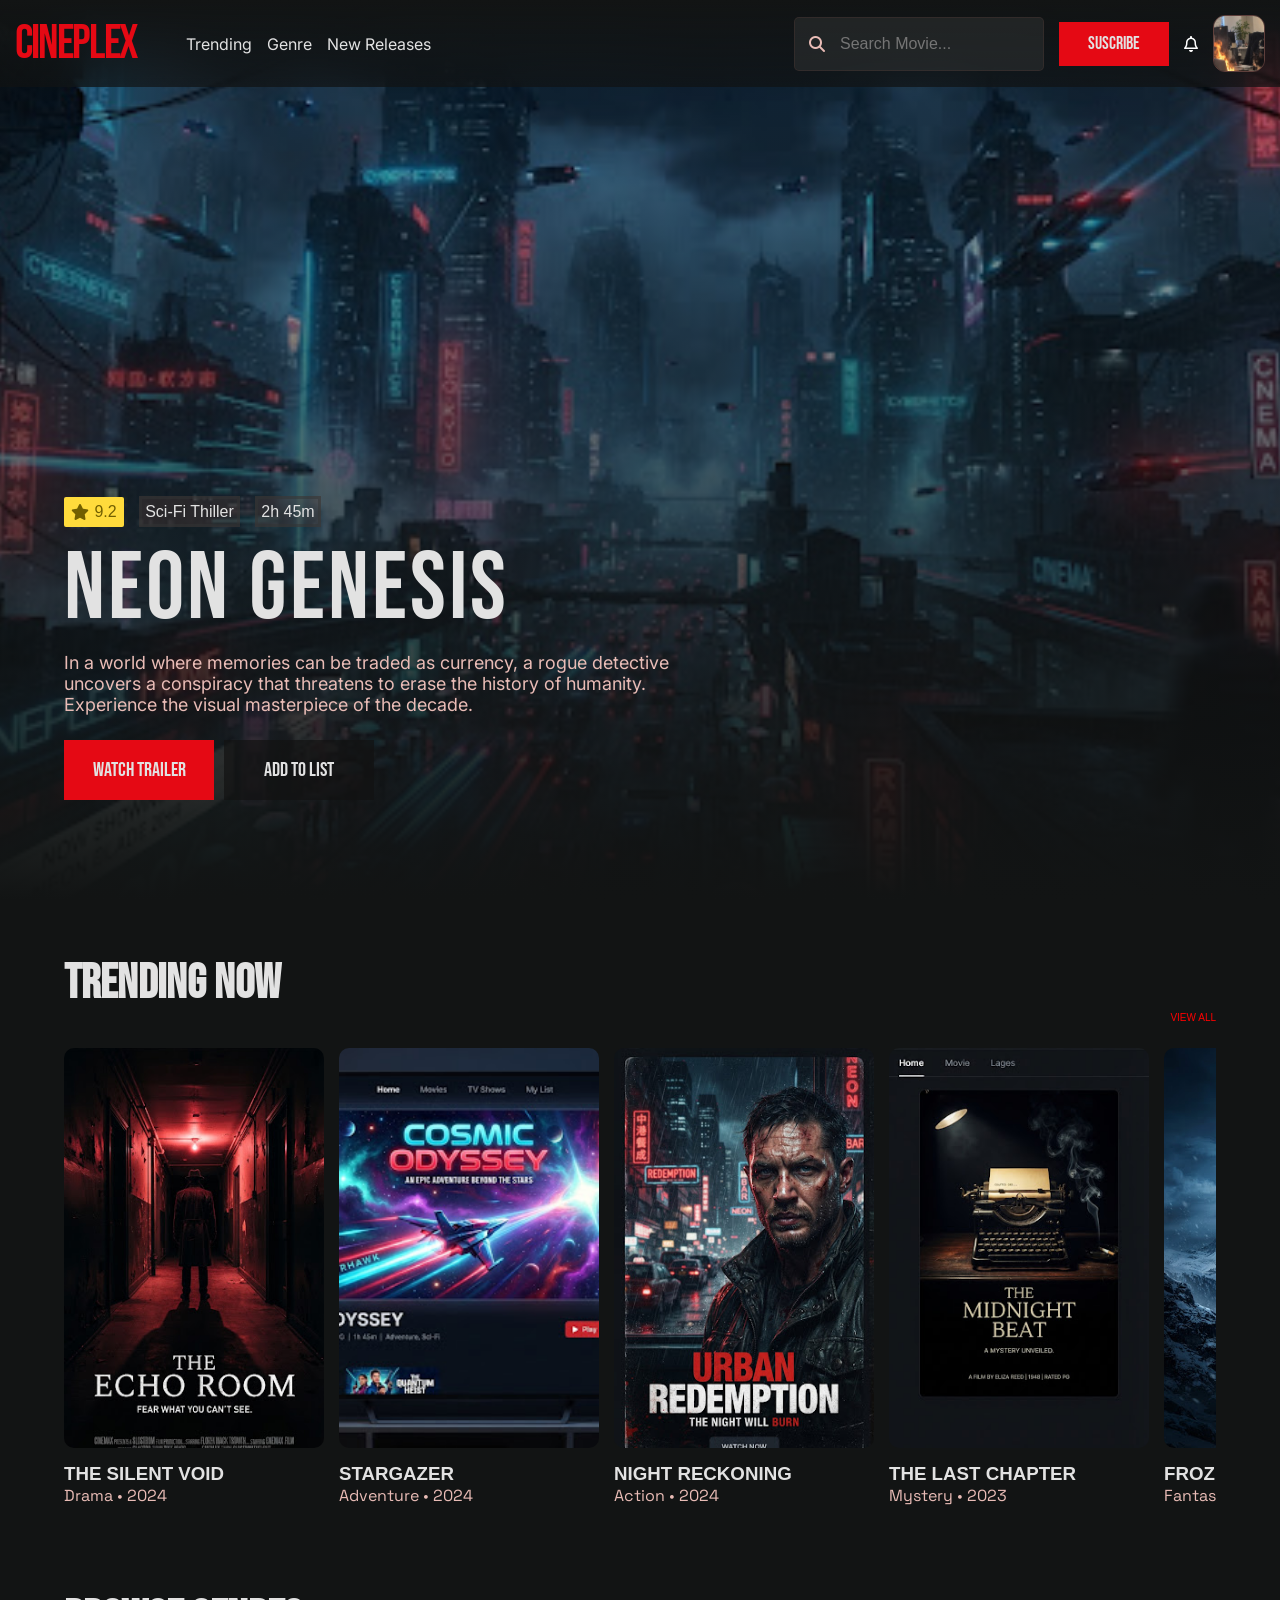
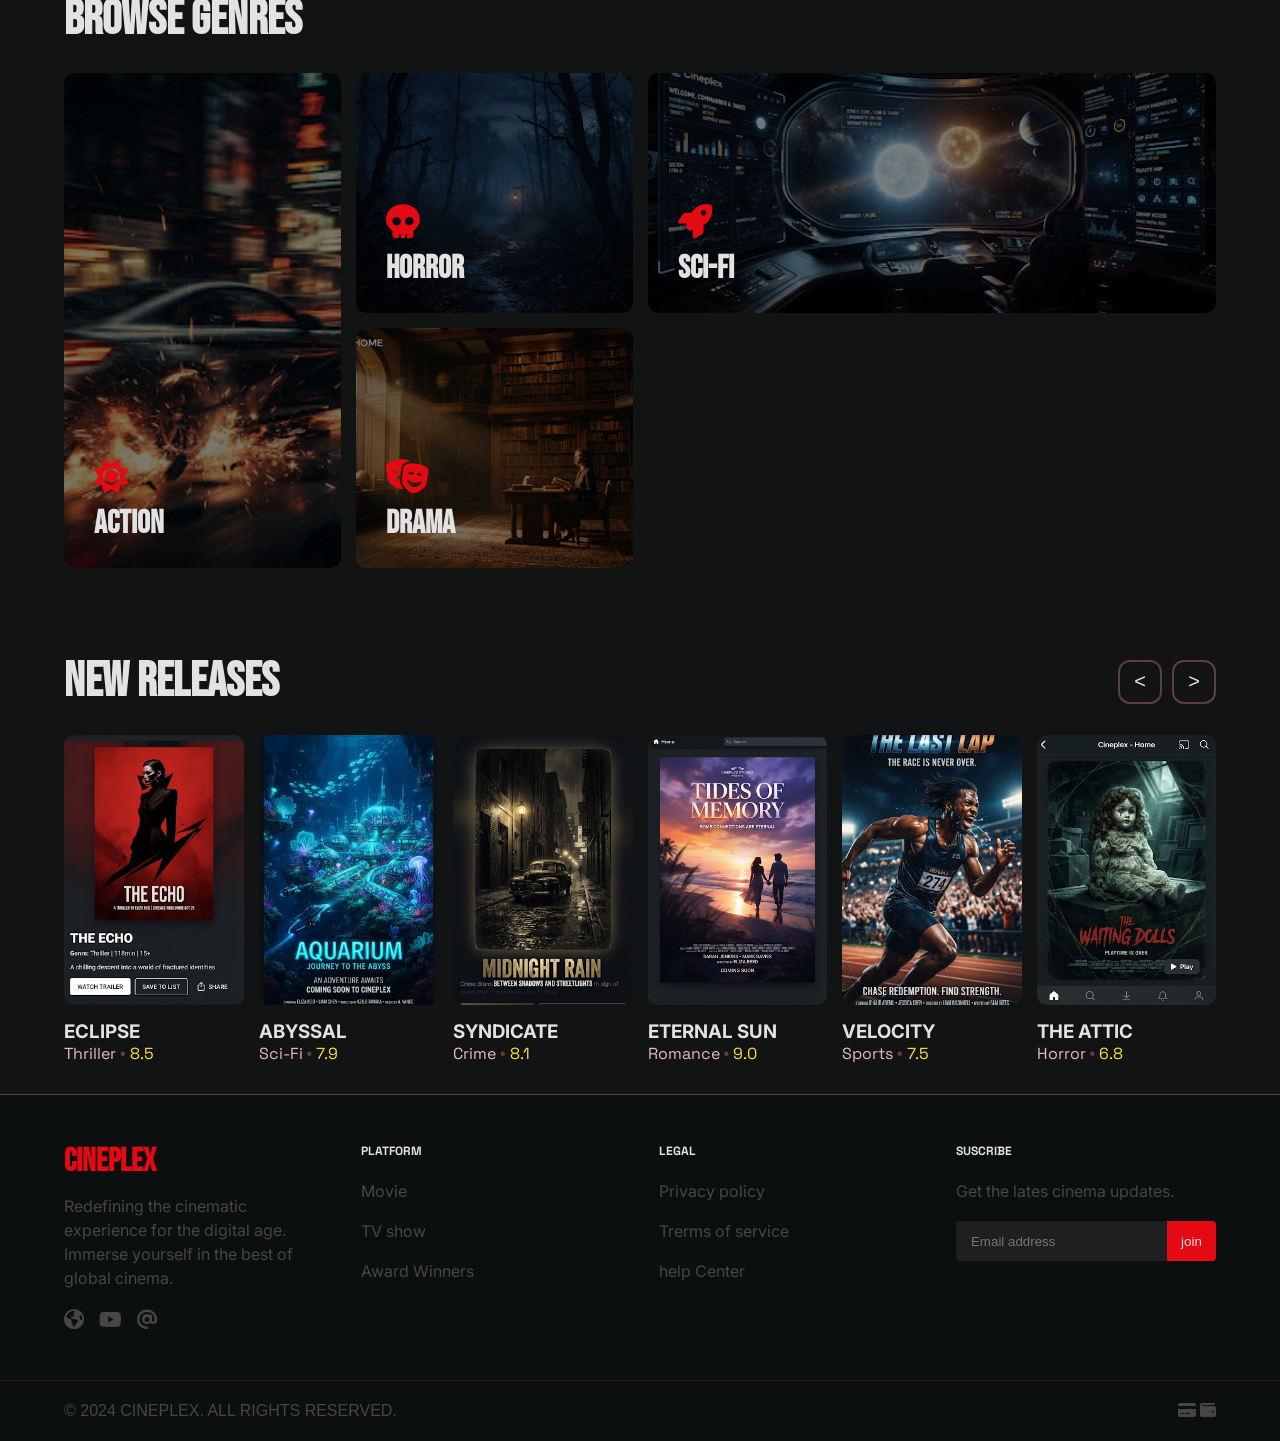
==== commit c567fccb: "intinya tinggal di poles sikit aee" ====
--- a/index.html
+++ b/index.html
@@ -36,7 +36,7 @@
           <input type="search" name="" id="" placeholder="Search Movie..." />
           <button>SUSCRIBE</button>
           <i class="fa-regular fa-bell cl-putih"></i>
-          <img src="assets/baru2.jpg" alt="foto ganteng" />
+          <img src="assets/pp2.jpg" alt="foto ganteng" />
         </div>
       </nav>
       <div class="main-header">
--- a/style.css
+++ b/style.css
@@ -450,7 +450,7 @@
 
 .card-g1{
     position: relative;
-     grid-column: 1 / 2;
+    grid-column: 1 / 2;
     grid-row: 1 / 3;
 }
 .card-g2{
@@ -646,4 +646,175 @@
     align-items: center;
     text-align: center;
     justify-content: space-between;
+}
+
+@media (max-width: 768px) {
+    *,
+    *::before,
+    *::after {
+        box-sizing: border-box;
+    }
+
+    nav {
+        padding: 14px 20px;
+        flex-direction: column;
+        align-items: stretch;
+        gap: 14px;
+    }
+
+    .nav-kiri {
+        flex-direction: column;
+        align-items: flex-center;
+        gap: 8px;
+    }
+
+    .nav-kiri h1 {
+        font-size: 36px;
+    }
+
+    .nav-link-kiri {
+        width: 100%;        
+        justify-content: space-between;
+        gap: 8px;
+    }
+
+    .nav-link-kiri a {
+        font-size: 12px;
+    }
+
+    .nav-kanan {
+        width: 100%;
+        gap: 8px;
+    }
+
+    .nav-kanan input {
+        width: auto;
+        min-width: 0;
+        height: 42px;
+        flex: 1;
+        padding: 10px 10px 10px 36px;
+        font-size: 14px;
+    }
+
+    .kaca {
+        left: 12px;
+    }
+
+    .nav-kanan button {
+        width: 84px;
+        height: 42px;
+        font-size: 15px;
+    }
+
+    .nav-kanan img {
+        width: 40px;
+        height: 42px;
+    }
+
+    .main-header {
+        right: 20px;
+        bottom: 56px;
+        left: 20px;
+        width: auto;
+    }
+
+    .main-header h1 {
+        font-size: clamp(48px, 13vw, 72px);
+        letter-spacing: 1px;
+    }
+
+    .main-p4 {
+        font-size: 15px;
+    }
+
+    main {
+        padding: 0 20px;
+    }
+
+    .judul-section h1,
+    .judul-section-f h1 {
+        font-size: 36px;
+    }
+
+    .card-genre {
+        grid-template-columns: repeat(2, minmax(0, 1fr));
+        grid-template-rows: repeat(2, 180px);
+        gap: 10px;
+    }
+
+    .card-g1,
+    .card-g2,
+    .card-g3,
+    .card-g4 {
+        grid-column: auto;
+        grid-row: auto;
+    }
+
+    .des-genre {
+        bottom: 16px;
+        left: 16px;
+    }
+
+    .h4 {
+        font-size: 24px;
+    }
+
+    .card-film-new {
+        min-width: 0;
+        overflow-x: auto;
+        padding-bottom: 8px;
+    }
+
+    .card-film-new::-webkit-scrollbar {
+        display: none;
+    }
+
+    .card-fnew {
+        flex: 0 0 160px;
+    }
+
+    footer {
+        height: auto;
+        padding: 24px 20px;
+    }
+
+    .d-footer {
+        height: auto;
+        padding: 0;
+        display: grid;
+        grid-template-columns: repeat(2, minmax(0, 1fr));
+        align-items: start;
+        gap: 30px 16px;
+    }
+
+    .f1,
+    .f2,
+    .f3,
+    .f4 {
+        width: auto;
+        height: auto;
+        min-width: 0;
+    }
+
+    .f4 input {
+        width: auto;
+        min-width: 0;
+        flex: 1;
+    }
+
+    .call {
+        width: 100%;
+        min-width: 0;
+    }
+
+    .call button {
+        flex: 0 0 50px;
+    }
+
+    .under-footer {
+        height: auto;
+        padding: 14px 20px;
+        gap: 12px;
+        font-size: 11px;
+    }
 }
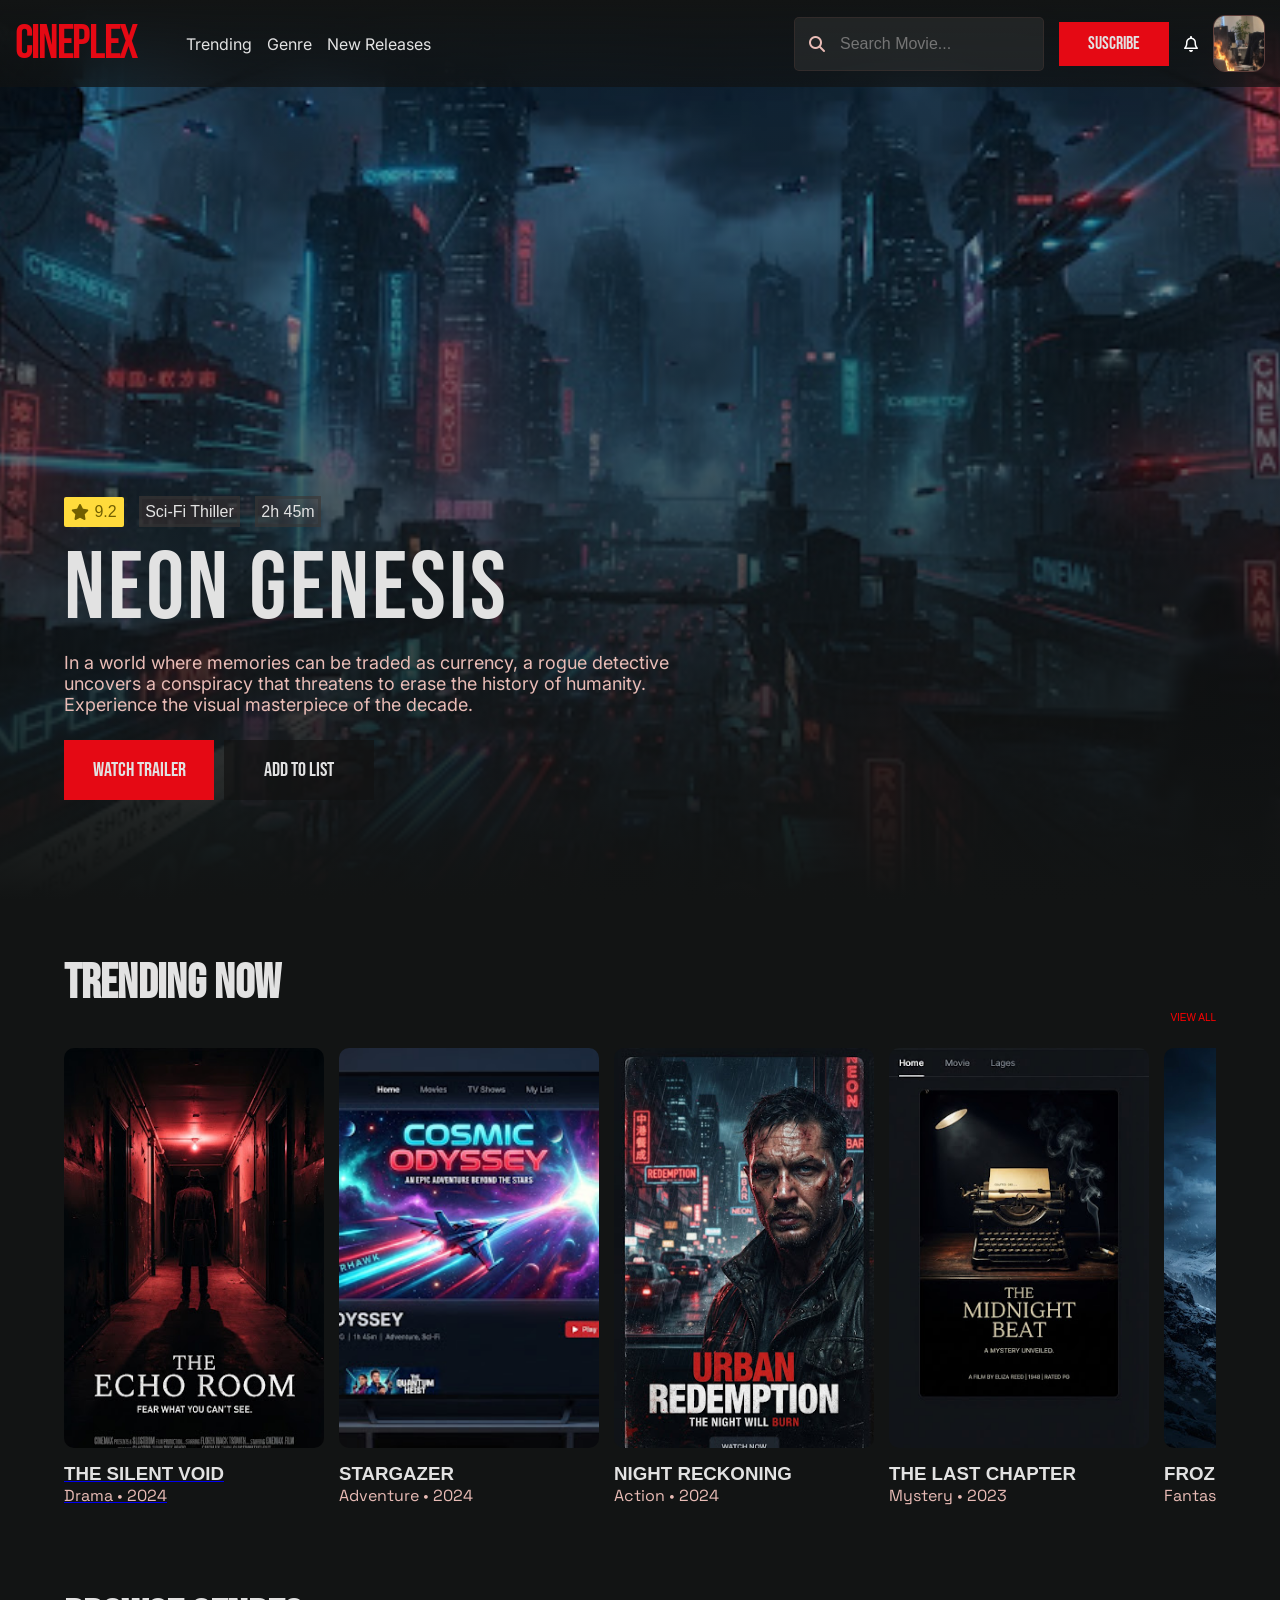
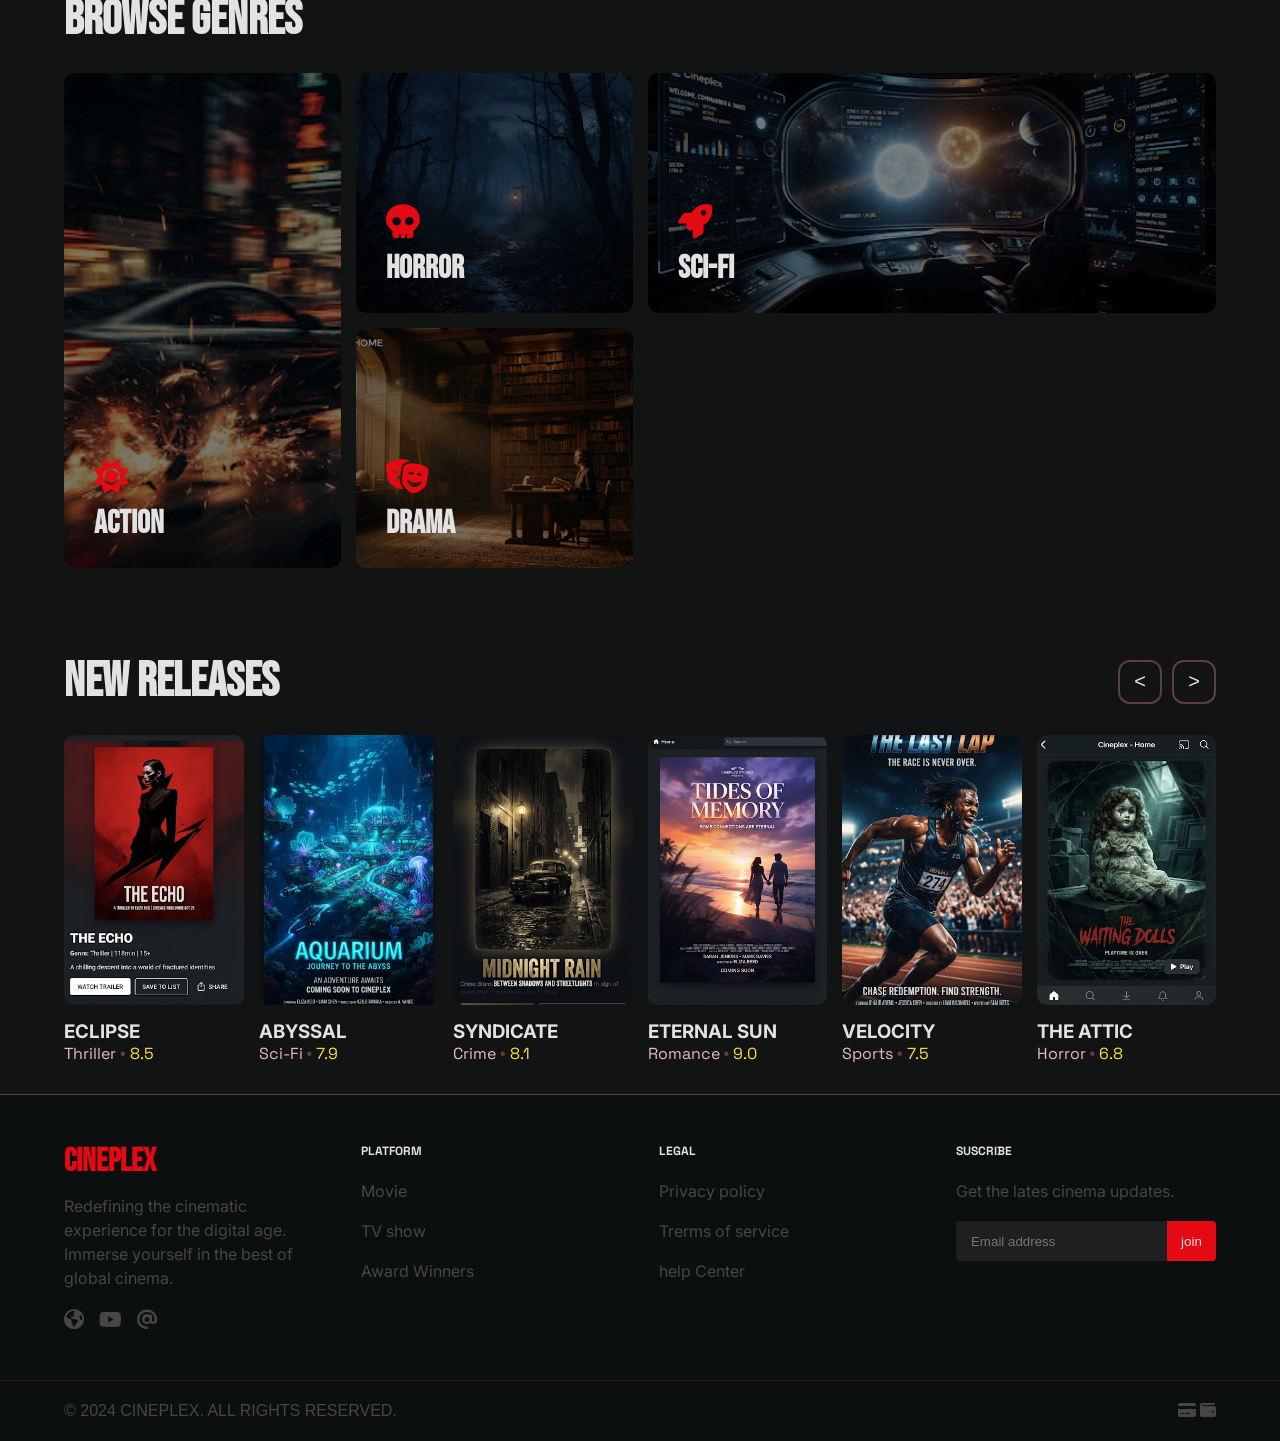
==== commit ae08b2d3: "beres jujur agk kurang enk badan jadi kurang maksimal izinnnn" ====
--- a/index.html
+++ b/index.html
@@ -68,13 +68,15 @@
         </div>
         <!-- card film trending -->
         <section class="card-film">
-          <div class="card-f">
-            <img src="assets/rekomen1.jpg" alt="" />
-            <div class="des-card">
-              <h3>THE SILENT VOID</h3>
-              <p class="movie-info">Drama • 2024</p>
-            </div>
-          </div>
+          <a href="tailwind.html">
+            <div class="card-f">
+              <img src="assets/rekomen1.jpg" alt="" />
+              <div class="des-card">
+                <h3>THE SILENT VOID</h3>
+                <p class="movie-info">Drama • 2024</p>
+              </div>
+            </div>
+          </a>
           <div class="card-f">
             <img src="assets/rekomen2.jpg" alt="" />
             <div class="des-card">
